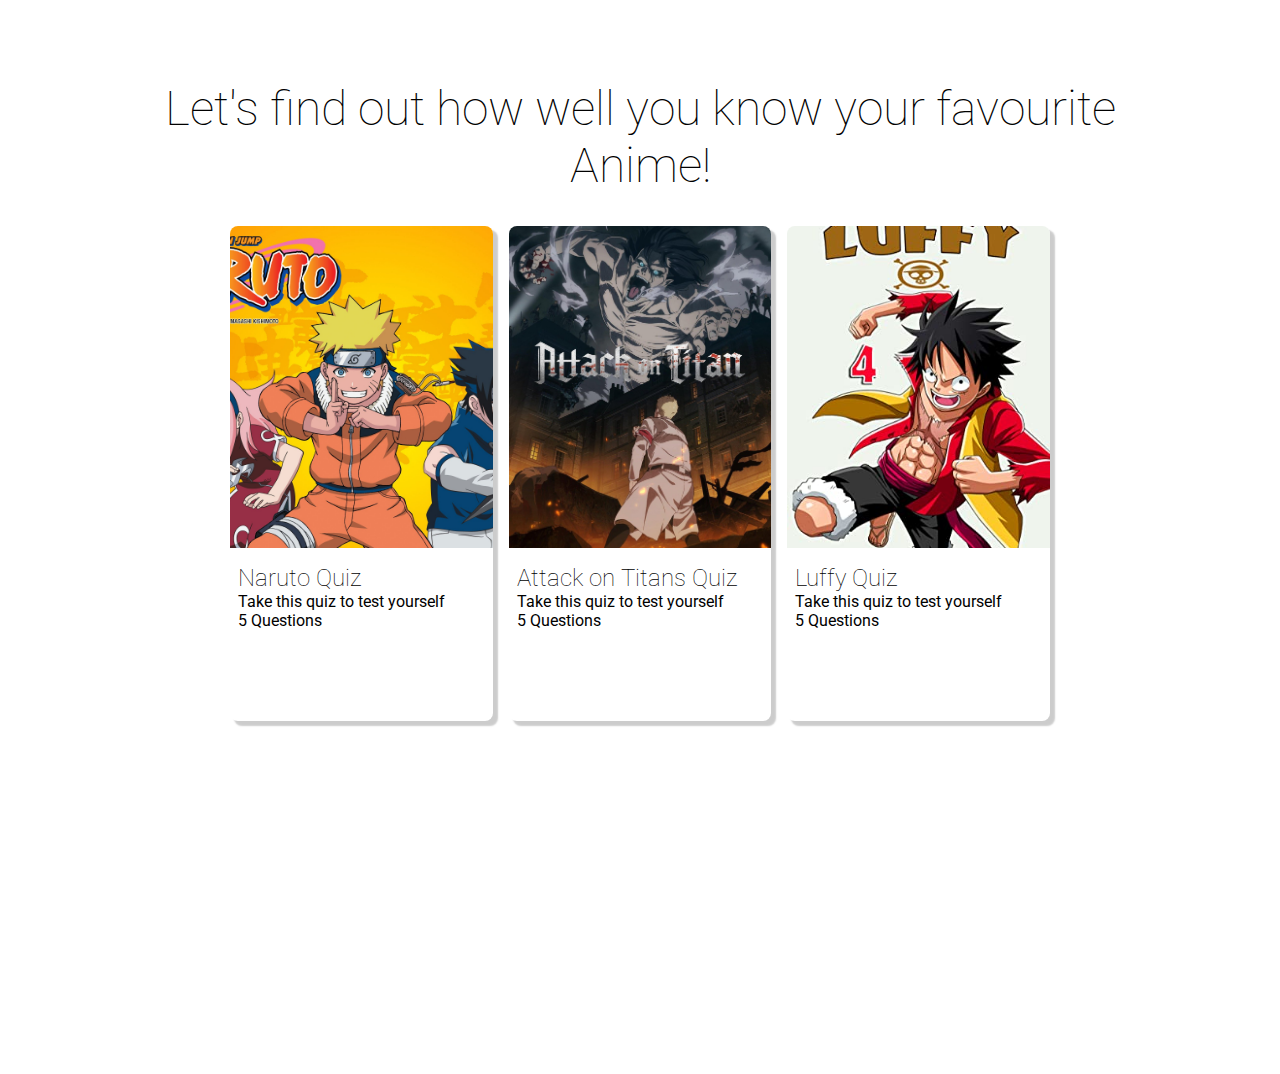
==== Index.html @ 260aaa89 "Initial Commit" ====
<!DOCTYPE html>
<html lang="en">
<head>
    <meta charset="UTF-8">
    <meta http-equiv="X-UA-Compatible" content="IE=edge">
    <meta name="viewport" content="width=device-width, initial-scale=1.0">
    <title>Anime Quiz</title>
    <link rel="stylesheet" href="/CSS/main.css">
    <link rel="stylesheet" href="https://mosaic-ui.netlify.app/css/components.css">
</head>
<body>
    <div class="container-quiz">
        <div class="quiz-header">
            <h1>Let's find out how well you know your favourite Anime!</h1>
        </div>
        <div class="container-secondary-quiz">
            <div class="quiz-body">
                <div class="card-child ht-300">
                  <div class="card-image-cont">
                      <img class="card-image" src="/Assets/Naruto-2.jpg" alt="Naruto">
                  </div>
                  <div class="card-quiz-body">
                      <h2>Naruto Quiz</h2>
                      <p>Take this quiz to test yourself</p>
                      <p>5 Questions</p>
                  </div>
                </div>

                <div class="card-child ht-300">
                    <div class="card-image-cont ht-200">
                        <img class="card-image" src="/Assets/Attack on titans-2.jpg" alt="Titans">
                    </div>
                    <div class="card-quiz-body">
                        <h2>Attack on Titans Quiz</h2>
                        <p>Take this quiz to test yourself</p>
                        <p>5 Questions</p>
                    </div>
                </div>

                <div class="card-child ht-300">
                    <div class="card-image-cont ht-200">
                        <img class="card-image" src="/Assets/Luffy.jpg" alt="Luffy">
                    </div>
                    <div class="card-quiz-body">
                        <h2>Luffy Quiz</h2>
                        <p>Take this quiz to test yourself</p>
                        <p>5 Questions</p>
                    </div>
                </div>
            </div>
        </div>
    </div>
</body>
</html>
---- CSS/main.css ----
@import url('https://fonts.googleapis.com/css2?family=Roboto:wght@300;500&family=Rowdies:wght@700&family=Shizuru&display=swap');

@import "/CSS/cards.css";

*{
    padding: 0;
    margin: 0;
    font-family: 'Roboto', sans-serif;
}

:root{
    --lt-grey:	#f3f3f3;
}

h1, h2, h3{
    font-weight:lighter;
}

.container-quiz{
    width: 100%;
    min-height: 50vh;
    height: max-content;
}

.container-secondary-quiz{
    margin: auto;
    width: 80%;
    min-height: 50vh;
    height: max-content;
}

.quiz-header{
    margin: auto;
    width: 80%;
    text-align: center;
    padding: 5rem 3rem 2rem 3rem;
}

.quiz-header h1{
    font-size: 3rem;
}

.quiz-body{
    margin: auto;
    width: 80%;
    height: max-content;
    display: grid;
    grid-template-columns: repeat(3, 1fr);
    gap: 1rem;
}
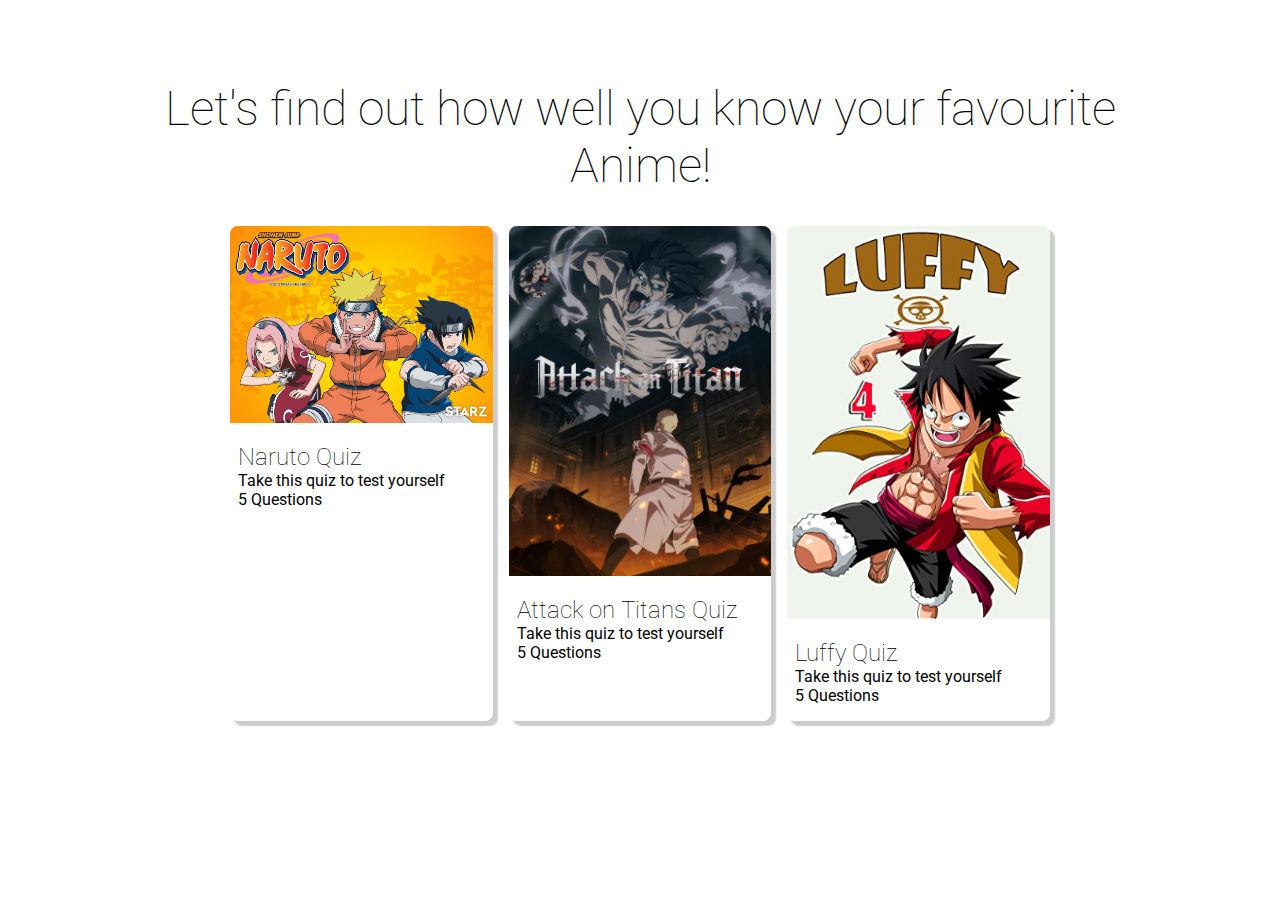
==== commit ca8d3dda: "initial commit" ====
--- a/Index.html
+++ b/Index.html
@@ -15,37 +15,51 @@
         </div>
         <div class="container-secondary-quiz">
             <div class="quiz-body">
+
                 <div class="card-child ht-300">
-                  <div class="card-image-cont">
-                      <img class="card-image" src="/Assets/Naruto-2.jpg" alt="Naruto">
-                  </div>
-                  <div class="card-quiz-body">
-                      <h2>Naruto Quiz</h2>
-                      <p>Take this quiz to test yourself</p>
-                      <p>5 Questions</p>
-                  </div>
+                    <a href="/Pages/naruto.html">
+                        <div class="card-secondary ht-300">
+                            <div class="card-image-cont">
+                                <img class="card-image" src="/Assets/Naruto-2.jpg" alt="Naruto">
+                            </div>
+                            <div class="card-quiz-body">
+                                <h2>Naruto Quiz</h2>
+                                <p>Take this quiz to test yourself</p>
+                                <p>5 Questions</p>
+                            </div>
+                        </div>
+                    </a>
+                    
                 </div>
 
                 <div class="card-child ht-300">
-                    <div class="card-image-cont ht-200">
-                        <img class="card-image" src="/Assets/Attack on titans-2.jpg" alt="Titans">
-                    </div>
-                    <div class="card-quiz-body">
-                        <h2>Attack on Titans Quiz</h2>
-                        <p>Take this quiz to test yourself</p>
-                        <p>5 Questions</p>
-                    </div>
+                    <a href="/Pages/titans.html">
+                        <div class="card-secondary ht-300">
+                            <div class="card-image-cont ht-200">
+                                <img class="card-image" src="/Assets/Attack on titans-2.jpg" alt="Titans">
+                            </div>
+                            <div class="card-quiz-body">
+                                <h2>Attack on Titans Quiz</h2>
+                                <p>Take this quiz to test yourself</p>
+                                <p>5 Questions</p>
+                            </div>
+                        </div>
+                    </a> 
                 </div>
 
                 <div class="card-child ht-300">
-                    <div class="card-image-cont ht-200">
-                        <img class="card-image" src="/Assets/Luffy.jpg" alt="Luffy">
-                    </div>
-                    <div class="card-quiz-body">
-                        <h2>Luffy Quiz</h2>
-                        <p>Take this quiz to test yourself</p>
-                        <p>5 Questions</p>
-                    </div>
+                    <a href="/Pages/lufy.html">
+                        <div class="card-secondary ht-300">
+                            <div class="card-image-cont ht-200">
+                                <img class="card-image" src="/Assets/Luffy.jpg" alt="Luffy">
+                            </div>
+                            <div class="card-quiz-body">
+                                <h2>Luffy Quiz</h2>
+                                <p>Take this quiz to test yourself</p>
+                                <p>5 Questions</p>
+                            </div>
+                        </div>
+                    </a> 
                 </div>
             </div>
         </div>
--- a/CSS/main.css
+++ b/CSS/main.css
@@ -10,22 +10,27 @@
 
 :root{
     --lt-grey:	#f3f3f3;
+    --alice-blue: aliceblue;
+    --aqua-blue: aqua;
 }
 
 h1, h2, h3{
     font-weight:lighter;
 }
 
+a{
+    text-decoration: none;
+    color: var(--black-color);
+}
+
 .container-quiz{
     width: 100%;
-    min-height: 50vh;
     height: max-content;
 }
 
 .container-secondary-quiz{
     margin: auto;
     width: 80%;
-    min-height: 50vh;
     height: max-content;
 }
 
@@ -43,7 +48,7 @@
 .quiz-body{
     margin: auto;
     width: 80%;
-    height: max-content;
+    height: fit-content;
     display: grid;
     grid-template-columns: repeat(3, 1fr);
     gap: 1rem;
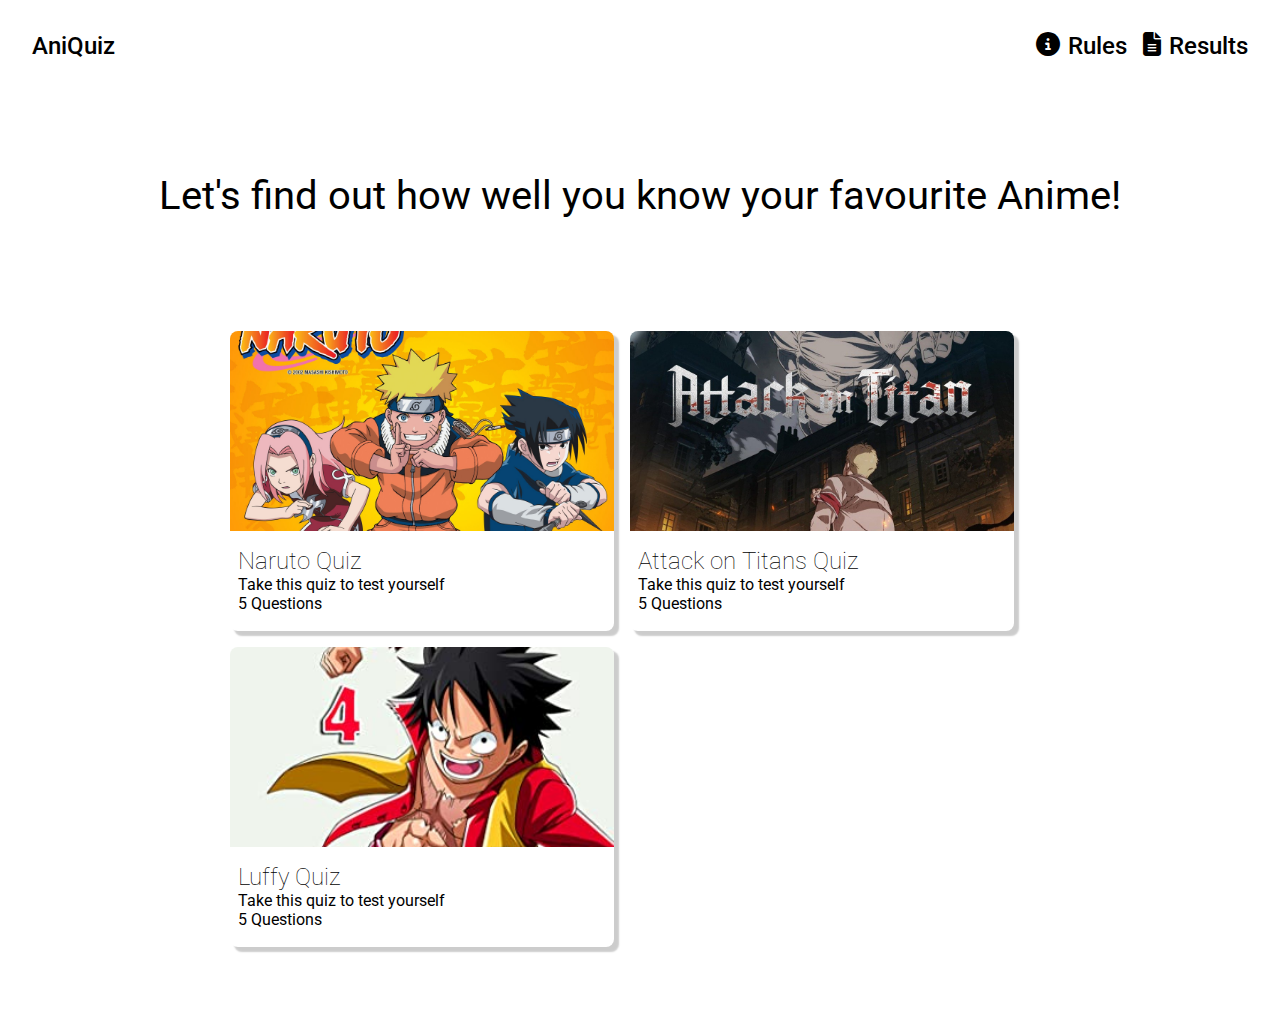
==== commit 3c8f9aed: "Rules Page" ====
--- a/Index.html
+++ b/Index.html
@@ -7,18 +7,28 @@
     <title>Anime Quiz</title>
     <link rel="stylesheet" href="/CSS/main.css">
     <link rel="stylesheet" href="https://mosaic-ui.netlify.app/css/components.css">
+    <link rel="stylesheet" href="https://cdnjs.cloudflare.com/ajax/libs/font-awesome/6.1.1/css/all.min.css" />
 </head>
 <body>
     <div class="container-quiz">
+        <nav class="container-nav">
+            <div class="logo"><a href="./Index.html">AniQuiz</a></div>
+            <div class="nav-right">
+                <div><a class="action-icons" href="./Pages/rules.html"><i class="color-white fa-solid fa-circle-info"></i>
+                        <p class="color-white">Rules</p>
+                    </a></div>
+                <div ><a class="action-icons" href="./Pages/rules.html"><i class="color-white fa-solid fa-file-lines"></i><p class="color-white">Results</p></a></div>
+            </div>
+        </nav>
         <div class="quiz-header">
-            <h1>Let's find out how well you know your favourite Anime!</h1>
+            <p class="quiz-header-tag">Let's find out how well you know your favourite Anime!</p>
         </div>
         <div class="container-secondary-quiz">
             <div class="quiz-body">
 
-                <div class="card-child ht-300">
+                <div class="card-child">
                     <a href="/Pages/naruto.html">
-                        <div class="card-secondary ht-300">
+                        <div class="card-secondary">
                             <div class="card-image-cont">
                                 <img class="card-image" src="/Assets/Naruto-2.jpg" alt="Naruto">
                             </div>
@@ -32,9 +42,9 @@
                     
                 </div>
 
-                <div class="card-child ht-300">
+                <div class="card-child">
                     <a href="/Pages/titans.html">
-                        <div class="card-secondary ht-300">
+                        <div class="card-secondary">
                             <div class="card-image-cont ht-200">
                                 <img class="card-image" src="/Assets/Attack on titans-2.jpg" alt="Titans">
                             </div>
@@ -47,9 +57,9 @@
                     </a> 
                 </div>
 
-                <div class="card-child ht-300">
+                <div class="card-child">
                     <a href="/Pages/lufy.html">
-                        <div class="card-secondary ht-300">
+                        <div class="card-secondary">
                             <div class="card-image-cont ht-200">
                                 <img class="card-image" src="/Assets/Luffy.jpg" alt="Luffy">
                             </div>
--- a/CSS/main.css
+++ b/CSS/main.css
@@ -1,6 +1,7 @@
 @import url('https://fonts.googleapis.com/css2?family=Roboto:wght@300;500&family=Rowdies:wght@700&family=Shizuru&display=swap');
 
 @import "/CSS/cards.css";
+@import "/CSS/navbar.css";
 
 *{
     padding: 0;
@@ -23,15 +24,23 @@
     color: var(--black-color);
 }
 
+.nav-home{
+    margin-top: 2rem;
+    margin-left: 2rem;
+    font-weight: 500;
+}
+
 .container-quiz{
     width: 100%;
     height: max-content;
 }
 
 .container-secondary-quiz{
-    margin: auto;
+    margin: 5rem auto;
     width: 80%;
     height: max-content;
+    display: flex;
+    flex-wrap: wrap;
 }
 
 .quiz-header{
@@ -39,6 +48,27 @@
     width: 80%;
     text-align: center;
     padding: 5rem 3rem 2rem 3rem;
+}
+
+.quiz-header-rules{
+    margin: auto;
+    width: 60%;
+    text-align: center;
+    padding: 5rem 3rem 2rem 3rem;
+    display: flex;
+    flex-direction: column;
+    gap: 2rem;
+    font-size: 1.5rem
+}
+
+.quiz-header-tag{
+    font-size: 2.5rem;
+}
+
+@media screen and (max-width:400px){
+    .quiz-header-tag{
+        font-size: 1.5rem;
+    }
 }
 
 .quiz-header h1{
@@ -49,7 +79,27 @@
     margin: auto;
     width: 80%;
     height: fit-content;
-    display: grid;
-    grid-template-columns: repeat(3, 1fr);
+    /* display: grid;
+    grid-template-columns: repeat(3, 1fr); */
     gap: 1rem;
+    display: flex;
+    flex-wrap: wrap;
+}
+
+.quiz-body-center{
+    margin: auto;
+    width: 80%;
+    height: fit-content; 
+}
+
+.center-item{
+    display: flex;
+    justify-content: center;
+    text-align: center;
+}
+
+/* update comp library */
+
+.ht-200{
+    height: 200px;
 }